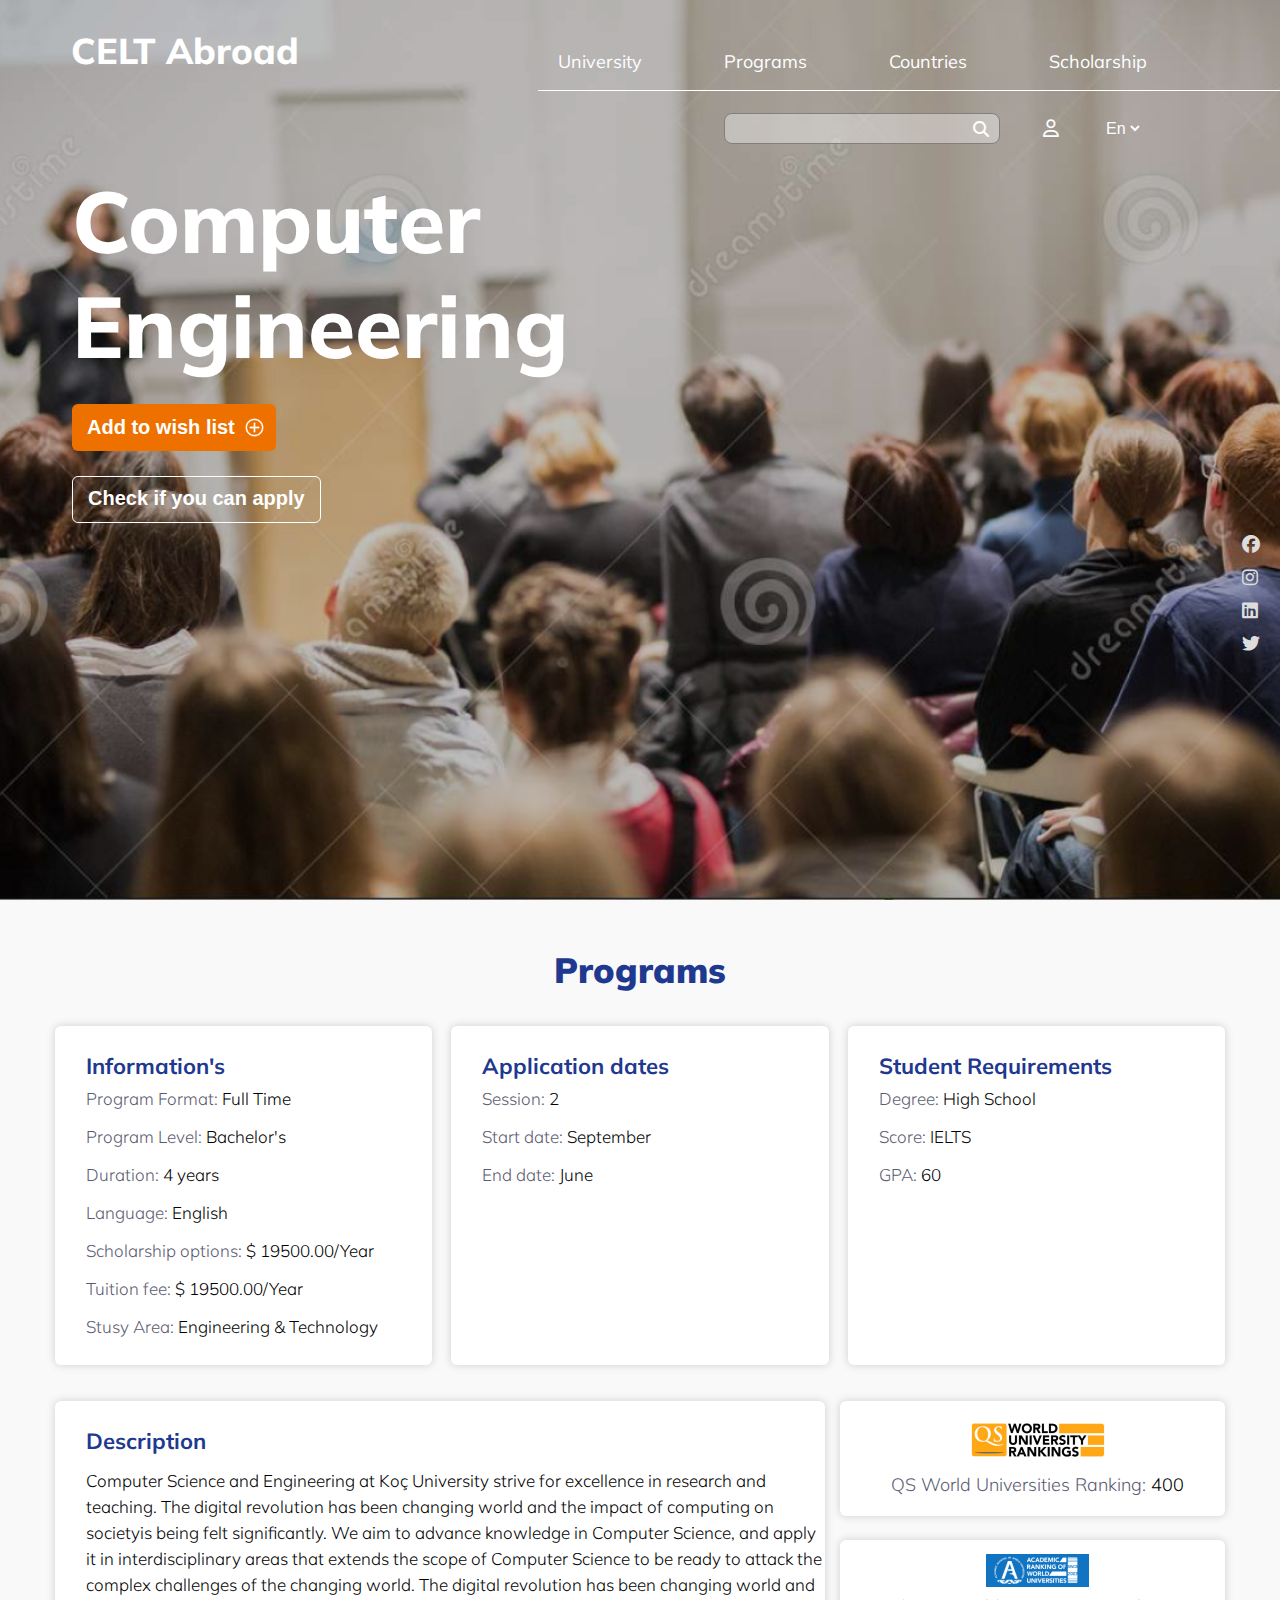
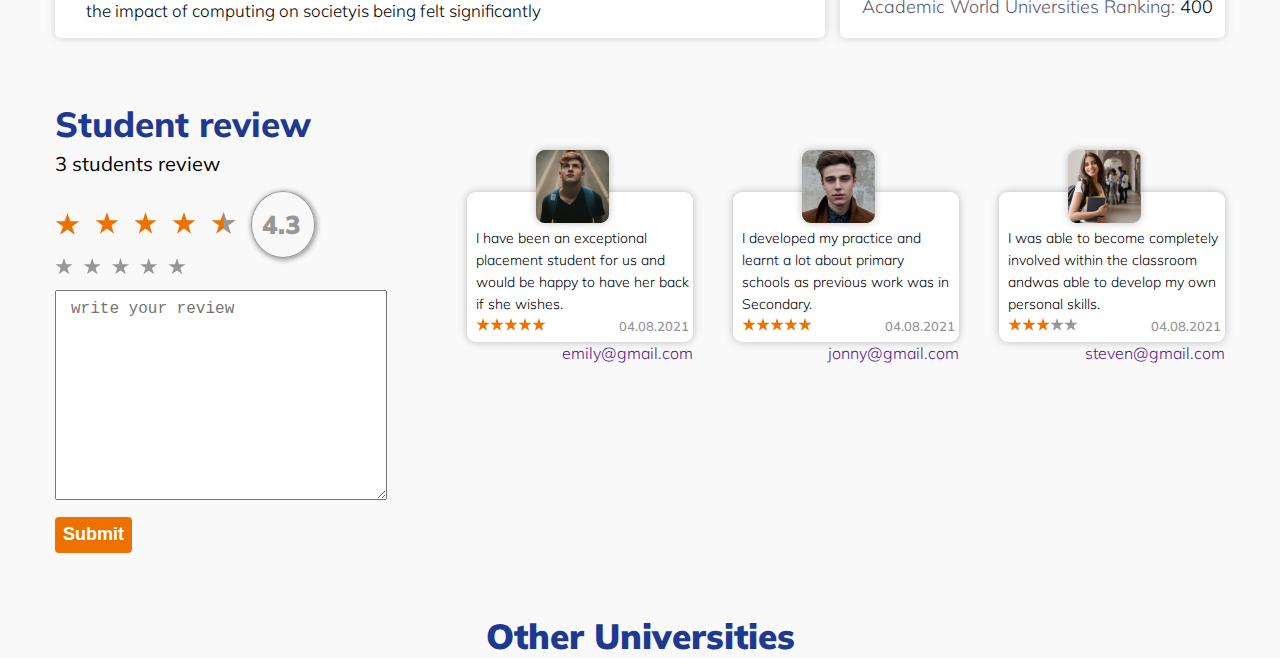
==== ComputerEnginering/index.html @ 70f9fd68 "first commit" ====
<!DOCTYPE html>
<html lang="en">
  <head>
    <meta charset="UTF-8" />
    <meta http-equiv="X-UA-Compatible" content="IE=edge" />
    <meta name="viewport" content="width=device-width, initial-scale=1.0" />
    <link rel="stylesheet" href="header.css" />
    <link rel="stylesheet" href="main.css" />
    <link rel="preconnect" href="https://fonts.googleapis.com" />
    <link rel="preconnect" href="https://fonts.gstatic.com" crossorigin />
    <link
      href="https://fonts.googleapis.com/css2?family=Mulish:ital,wght@0,200;0,300;0,400;0,500;0,600;0,700;0,800;0,900;0,1000;1,200;1,300;1,400;1,500;1,600;1,700;1,800;1,1000&display=swap"
      rel="stylesheet"
    />
    <link
      rel="stylesheet"
      href="https://cdnjs.cloudflare.com/ajax/libs/font-awesome/6.2.0/css/all.min.css"
    />
    <title>Document</title>
  </head>
  <body>
    <header>
      <div class="bg_shadow">
        <div class="nav_container">
          <h2 class="header_logo">CELT Abroad</h2>

          <nav>
            <ul class="nav_list">
              <li>University</li>
              <li>Programs</li>
              <li>Countries</li>
              <li>Scholarship</li>
            </ul>
          </nav>
        </div>

        <div class="header_login">
          <form action="" class="header_form">
            <input type="text" />
            <i class="fas fa-regular fa-magnifying-glass"></i>
          </form>
          <i class="fa-regular fa-user user_icon"></i>
          <select name="" class="header_select">
            <option value="En">En</option>
            <option value="En">Ru</option>
            <option value="En">Az</option>
          </select>
        </div>

        <div class="header_title">
          <h1>Computer Engineering</h1>
          <button class="first_btn">
            Add to wish list
            <svg
              width="19"
              height="19"
              viewBox="0 0 19 19"
              fill="none"
              xmlns="http://www.w3.org/2000/svg"
            >
              <path
                d="M0.760889 9.50019C0.760889 14.3268 4.67336 18.2393 9.49995 18.2393C14.3265 18.2393 18.239 14.3268 18.239 9.50019C18.239 4.6736 14.3265 0.761133 9.49995 0.761133C4.67336 0.761133 0.760889 4.6736 0.760889 9.50019ZM1.99526 9.50019C1.99526 5.37835 5.37811 1.99551 9.49995 1.99551C13.6218 1.99551 17.0046 5.37835 17.0046 9.50019C17.0046 13.622 13.6218 17.0049 9.49995 17.0049C5.37811 17.0049 1.99526 13.622 1.99526 9.50019Z"
                fill="white"
                stroke="white"
                stroke-width="0.3"
              />
              <path
                d="M4.93579 8.84707H4.78579V8.99707V10.0033V10.1533H4.93579H14.0639H14.2139V10.0033V8.99707V8.84707H14.0639H4.93579Z"
                fill="white"
                stroke="white"
                stroke-width="0.3"
              />
              <path
                d="M8.99683 4.78604H8.84683V4.93604V14.0642V14.2142H8.99683H10.0031H10.1531V14.0642V4.93604V4.78604H10.0031H8.99683Z"
                fill="white"
                stroke="white"
                stroke-width="0.3"
              />
            </svg>
          </button>
          <div class="second_btn">
            <button>Check if you can apply</button>
          </div>
        </div>

        <ul class="header_social_icons">
          <li>
            <a href=""><i class="fa-brands fa-facebook"></i></a>
          </li>
          <li>
            <a href=""><i class="fa-brands fa-instagram"></i></a>
          </li>
          <li>
            <a href=""><i class="fa-brands fa-linkedin"></i></a>
          </li>
          <li>
            <a href=""><i class="fa-brands fa-twitter"></i></a>
          </li>
        </ul>
      </div>
    </header>

    <!-- -------------------------------------Content-------------------------------------------------- -->
    <main>
      <section>
        <h2 class="first_section_header">Programs</h2>
        <div class="first_section">
          <div class="grids">
            <div class="grid_card">
              <h3>Information's</h3>
              <h4><span>Program Format:</span> Full Time</h4>
              <h4><span>Program Level:</span> Bachelor's</h4>
              <h4><span>Duration:</span> 4 years</h4>
              <h4><span>Language:</span> English</h4>
              <h4><span>Scholarship options: </span>$ 19500.00/Year</h4>
              <h4><span>Tuition fee:</span> $ 19500.00/Year</h4>
              <h4><span>Stusy Area:</span> Engineering & Technology</h4>
            </div>
            <div class="grid_card">
              <h3>Application dates</h3>
              <h4><span>Session:</span> 2</h4>
              <h4><span>Start date:</span> September</h4>
              <h4><span>End date:</span> June</h4>
            </div>
            <div class="grid_card">
              <h3>Student Requirements</h3>
              <h4><span>Degree:</span> High School</h4>
              <h4><span>Score:</span> IELTS</h4>
              <h4><span> GPA:</span> 60</h4>
            </div>
          </div>
          <div class="second_grid">
            <div class="second_grid_cards">
              <h3>Description</h3>
              <p>
                Computer Science and Engineering at Koç University strive for
                excellence in research and teaching. The digital revolution has
                been changing world and the impact of computing on societyis
                being felt significantly. We aim to advance knowledge in
                Computer Science, and apply it in interdisciplinary areas that
                extends the scope of Computer Science to be ready to attack the
                complex challenges of the changing world. The digital revolution
                has been changing world and the impact of computing on societyis
                being felt significantly
              </p>
            </div>
            <div>
              <div class="grid_child_grid1">
                <img src="./images/image 31.png" alt="" />
                <h4><span>QS World Universities Ranking:</span> 400</h4>
              </div>
              <div class="grid_child_grid2">
                <img src="./images/image 33.png" alt="" />
                <h4><span>Academic World Universities Ranking:</span> 400</h4>
              </div>
            </div>
          </div>

          <!-- ==============STUDENT REVIEW======================= -->
          <div class="section_student_review">
            <div class="student_review">
              <h3>Student review</h3>
              <h4>3 students review</h4>
              <div class="yellow_stars">
                <svg
                  width="181"
                  height="25"
                  viewBox="0 0 181 25"
                  fill="none"
                  xmlns="http://www.w3.org/2000/svg"
                >
                  <path
                    d="M12.5 1L15.3064 9.2918H24.3882L17.0409 14.4164L19.8473 22.7082L12.5 17.5836L5.15268 22.7082L7.95911 14.4164L0.611794 9.2918H9.69357L12.5 1Z"
                    fill="#EE7100"
                  />
                  <path
                    d="M52 0L54.6942 8.2918H63.4127L56.3593 13.4164L59.0534 21.7082L52 16.5836L44.9466 21.7082L47.6407 13.4164L40.5873 8.2918H49.3058L52 0Z"
                    fill="#EE7100"
                  />
                  <path
                    d="M90.5 0L93.0819 8.2918H101.437L94.6776 13.4164L97.2595 21.7082L90.5 16.5836L83.7405 21.7082L86.3224 13.4164L79.5628 8.2918H87.9181L90.5 0Z"
                    fill="#EE7100"
                  />
                  <path
                    d="M129 0L131.694 8.2918H140.413L133.359 13.4164L136.053 21.7082L129 16.5836L121.947 21.7082L124.641 13.4164L117.587 8.2918H126.306L129 0Z"
                    fill="#EE7100"
                  />
                  <path
                    d="M168.5 0L171.306 8.2918H180.388L173.041 13.4164L175.847 21.7082L168.5 16.5836L161.153 21.7082L163.959 13.4164L156.612 8.2918H165.694L168.5 0Z"
                    fill="#EE7100"
                  />
                  <path
                    d="M171.306 8.2918L168.5 0V16.5836L175.847 21.7082L173.041 13.4164L180.388 8.2918H171.306Z"
                    fill="#979797"
                  />
                </svg>
                <div class="review_range">
                  <span> 4.3 </span>
                </div>
              </div>
              <form action="">
                <svg
                  width="131"
                  height="18"
                  viewBox="0 0 131 18"
                  fill="none"
                  xmlns="http://www.w3.org/2000/svg"
                >
                  <path
                    d="M8.9902 0.0195312L11.0086 6.23161H17.5404L12.2561 10.0709L14.2745 16.283L8.9902 12.4437L3.70589 16.283L5.72432 10.0709L0.440012 6.23161H6.97177L8.9902 0.0195312Z"
                    fill="#979797"
                  />
                  <path
                    d="M37.2451 0.0195312L39.2635 6.23161H45.7953L40.511 10.0709L42.5294 16.283L37.2451 12.4437L31.9608 16.283L33.9792 10.0709L28.6949 6.23161H35.2267L37.2451 0.0195312Z"
                    fill="#979797"
                  />
                  <path
                    d="M65.5 0.0195312L67.5184 6.23161H74.0502L68.7658 10.0709L70.7843 16.283L65.5 12.4437L60.2157 16.283L62.2341 10.0709L56.9498 6.23161H63.4815L65.5 0.0195312Z"
                    fill="#979797"
                  />
                  <path
                    d="M93.7551 0.0195312L95.7735 6.23161H102.305L97.021 10.0709L99.0394 16.283L93.7551 12.4437L88.4708 16.283L90.4892 10.0709L85.2049 6.23161H91.7367L93.7551 0.0195312Z"
                    fill="#979797"
                  />
                  <path
                    d="M122.01 0.0195312L124.028 6.23161H130.56L125.276 10.0709L127.294 16.283L122.01 12.4437L116.725 16.283L118.744 10.0709L113.46 6.23161H119.991L122.01 0.0195312Z"
                    fill="#979797"
                  />
                </svg>
                <textarea
                  name=""
                  id=""
                  cols="30"
                  rows="10"
                  placeholder="write your review "
                  class="comment"
                ></textarea>
                <button class="student_review_btn">Submit</button>
              </form>
            </div>

            <div class="main_student_review_cards">
              <div class="forEmailAddress">
              <div class="student_review_cards">
                <img src="./images/Rectangle 321.png" class="card_first" alt="">
                <p>I have  been an exceptional placement student for us and would be happy to have her 
                  back if she wishes.</p>
                <div class="card_student_reviev_list">
                  <ul>
                    <li><svg width="14" height="13" viewBox="0 0 14 13" fill="none" xmlns="http://www.w3.org/2000/svg">
                      <path d="M7 0L8.5716 4.83688H13.6574L9.5429 7.82624L11.1145 12.6631L7 9.67376L2.8855 12.6631L4.4571 7.82624L0.342604 4.83688H5.4284L7 0Z" fill="#EE7100"/>
                      </svg></li>
                    <li><svg width="14" height="13" viewBox="0 0 14 13" fill="none" xmlns="http://www.w3.org/2000/svg">
                      <path d="M7 0L8.5716 4.83688H13.6574L9.5429 7.82624L11.1145 12.6631L7 9.67376L2.8855 12.6631L4.4571 7.82624L0.342604 4.83688H5.4284L7 0Z" fill="#EE7100"/>
                      </svg></li>
                    <li><svg width="14" height="13" viewBox="0 0 14 13" fill="none" xmlns="http://www.w3.org/2000/svg">
                      <path d="M7 0L8.5716 4.83688H13.6574L9.5429 7.82624L11.1145 12.6631L7 9.67376L2.8855 12.6631L4.4571 7.82624L0.342604 4.83688H5.4284L7 0Z" fill="#EE7100"/>
                      </svg></li>
                    <li><svg width="14" height="13" viewBox="0 0 14 13" fill="none" xmlns="http://www.w3.org/2000/svg">
                      <path d="M7 0L8.5716 4.83688H13.6574L9.5429 7.82624L11.1145 12.6631L7 9.67376L2.8855 12.6631L4.4571 7.82624L0.342604 4.83688H5.4284L7 0Z" fill="#EE7100"/>
                      </svg></li>
                    <li><svg width="14" height="13" viewBox="0 0 14 13" fill="none" xmlns="http://www.w3.org/2000/svg">
                      <path d="M7 0L8.5716 4.83688H13.6574L9.5429 7.82624L11.1145 12.6631L7 9.67376L2.8855 12.6631L4.4571 7.82624L0.342604 4.83688H5.4284L7 0Z" fill="#EE7100"/>
                      </svg></li>
                  </ul>
                  <h4>04.08.2021</h4>
                </div>
              </div>
              <a href="">emily@gmail.com</a>
            </div>

            <div class="forEmailAddress">
              <div class="student_review_cards">
                <img src="./images/Rectangle 323.png" class="card_first" alt="">
                <p>I developed my practice and learnt a lot about primary
                  schools as previous work
                  was in Secondary.</p>
                <div class="card_student_reviev_list">
                  <ul>
                    <li><svg width="14" height="13" viewBox="0 0 14 13" fill="none" xmlns="http://www.w3.org/2000/svg">
                      <path d="M7 0L8.5716 4.83688H13.6574L9.5429 7.82624L11.1145 12.6631L7 9.67376L2.8855 12.6631L4.4571 7.82624L0.342604 4.83688H5.4284L7 0Z" fill="#EE7100"/>
                      </svg></li>
                    <li><svg width="14" height="13" viewBox="0 0 14 13" fill="none" xmlns="http://www.w3.org/2000/svg">
                      <path d="M7 0L8.5716 4.83688H13.6574L9.5429 7.82624L11.1145 12.6631L7 9.67376L2.8855 12.6631L4.4571 7.82624L0.342604 4.83688H5.4284L7 0Z" fill="#EE7100"/>
                      </svg></li>
                    <li><svg width="14" height="13" viewBox="0 0 14 13" fill="none" xmlns="http://www.w3.org/2000/svg">
                      <path d="M7 0L8.5716 4.83688H13.6574L9.5429 7.82624L11.1145 12.6631L7 9.67376L2.8855 12.6631L4.4571 7.82624L0.342604 4.83688H5.4284L7 0Z" fill="#EE7100"/>
                      </svg></li>
                    <li><svg width="14" height="13" viewBox="0 0 14 13" fill="none" xmlns="http://www.w3.org/2000/svg">
                      <path d="M7 0L8.5716 4.83688H13.6574L9.5429 7.82624L11.1145 12.6631L7 9.67376L2.8855 12.6631L4.4571 7.82624L0.342604 4.83688H5.4284L7 0Z" fill="#EE7100"/>
                      </svg></li>
                    <li><svg width="14" height="13" viewBox="0 0 14 13" fill="none" xmlns="http://www.w3.org/2000/svg">
                      <path d="M7 0L8.5716 4.83688H13.6574L9.5429 7.82624L11.1145 12.6631L7 9.67376L2.8855 12.6631L4.4571 7.82624L0.342604 4.83688H5.4284L7 0Z" fill="#EE7100"/>
                      </svg></li>
                  </ul>
                  <h4>04.08.2021</h4>
                </div>
              </div>
              <a href="">jonny@gmail.com</a>
            </div>

            <div class="forEmailAddress">
              <div class="student_review_cards">
                <img src="./images/Rectangle 328.png" class="card_first"  alt="">
                <p>I was able to become completely
                  involved within the classroom andwas able to develop my own
                  personal skills.</p>
                <div class="card_student_reviev_list">
                  <ul>
                    <li><svg width="14" height="13" viewBox="0 0 14 13" fill="none" xmlns="http://www.w3.org/2000/svg">
                      <path d="M7 0L8.5716 4.83688H13.6574L9.5429 7.82624L11.1145 12.6631L7 9.67376L2.8855 12.6631L4.4571 7.82624L0.342604 4.83688H5.4284L7 0Z" fill="#EE7100"/>
                      </svg></li>
                    <li><svg width="14" height="13" viewBox="0 0 14 13" fill="none" xmlns="http://www.w3.org/2000/svg">
                      <path d="M7 0L8.5716 4.83688H13.6574L9.5429 7.82624L11.1145 12.6631L7 9.67376L2.8855 12.6631L4.4571 7.82624L0.342604 4.83688H5.4284L7 0Z" fill="#EE7100"/>
                      </svg></li>
                    <li><svg width="14" height="13" viewBox="0 0 14 13" fill="none" xmlns="http://www.w3.org/2000/svg">
                      <path d="M7 0L8.5716 4.83688H13.6574L9.5429 7.82624L11.1145 12.6631L7 9.67376L2.8855 12.6631L4.4571 7.82624L0.342604 4.83688H5.4284L7 0Z" fill="#EE7100"/>
                      </svg></li>
                    <li><svg width="14" height="13" viewBox="0 0 14 13" fill="none" xmlns="http://www.w3.org/2000/svg">
                      <path d="M7 0L8.5716 4.83688H13.6574L9.5429 7.82624L11.1145 12.6631L7 9.67376L2.8855 12.6631L4.4571 7.82624L0.342604 4.83688H5.4284L7 0Z" fill="#979797"/>
                      </svg></li>
                    <li><svg width="14" height="13" viewBox="0 0 14 13" fill="none" xmlns="http://www.w3.org/2000/svg">
                      <path d="M7 0L8.5716 4.83688H13.6574L9.5429 7.82624L11.1145 12.6631L7 9.67376L2.8855 12.6631L4.4571 7.82624L0.342604 4.83688H5.4284L7 0Z" fill="#979797"/>
                      </svg></li>
                  </ul>
                  <h4>04.08.2021</h4>
                </div>
              </div>
              <a href="">steven@gmail.com</a>
            </div>
            </div>
          </div>
          
             <h2 class="all_univercities">Other Universities</h2>
             <div class="">
              <div class="">
                
              </div>
              <div class=""></div>
              <div class=""></div>
              <div class=""></div>
             </div>
        </div>
      </section>
    </main>
  </body>
</html>
---- ComputerEnginering/header.css ----
* {
    margin: 0;
    padding: 0;
    box-sizing: border-box;
}

html {
    font-size: 10px;
}

:root {
    --white: #FFFF;
    --grey: grey;
    --grey1:#DDDDDD;
    --orange: #EE7100;
    --blue:#1E398F;
    --grey2:#F9F9F9;
    --grey3:#5B5B71;
    --grey4:#979797;
}

body {
    font-family: 'Mulish', sans-serif;
    background-color: var(--grey2);

}

header {
    background: url('./images/image\ 30.png');
    background-repeat: no-repeat;
    background-position: center;
    background-size: cover;
    width: 100%;
    height: 100vh;
}

.bg_shadow {
    background-color: rgba(0, 0, 0, 0.25);
    height: 100vh;
    width: 100%;
}



.nav_list {
    display: flex;
    list-style: none;
    gap: 82px;
    font-weight: 400;
    font-size: 1.8rem;
    line-height: 23px;
    margin-right: 133px;
}

.header_logo {
    font-weight: 800;
    font-size: 3.6rem;
    line-height: 45px;
    color: var(--white);
    margin-left: 71px;
    margin-top: 28px;
}

.nav_container {
    display: flex;
    justify-content: space-between;
    color: var(--white);
}

nav {
    border-bottom: 0.5px solid var(--white);
    padding-left: 20px;
    margin-top: 50px;
    padding-bottom: 17px;
}

.header_login {
    display: flex;
    justify-content: flex-end;
    padding-right: 137px;
    gap: 43px;
    margin-top: 22px;
    align-items: center;
}

.header_form {
    width: 276px;
    height: 31px;
    border: 1px solid var(--grey);
    background: rgba(255, 255, 255, 0.37);
    border-radius: 8px;
    padding-left: 10px;
    display: flex;
    align-items: center;

}

.header_form input {
    width: 90%;
    border: none;
    outline: none;
    background: none;
    font-size: 1.6rem;
    color: var(--white);

}

.header_form i {
    font-size: 1.6rem;
    color: var(--white);
}

.user_icon {
    color: var(--white);
    font-size: 1.8rem;
}

.header_select {
    border: none;
    outline: none;
    background: none;
    color: var(--white);
    font-weight: 400;
    font-size: 1.6rem;
    line-height: 20px;
}

.header_select option {
    background: var(--grey);
}

.header_title {
    margin-top: 25px;
    margin-left: 72px;
    color: var(--white)
}

.header_title h1 {
    font-weight: 800;
    font-size: 8.6rem;
    line-height: 105px;
    width: 45%;
    margin-bottom: 25px;
}

.first_btn {
    color: var(--white);
    background: var(--orange);
    font-weight: 600;
    font-size: 2rem;
    line-height: 25px;
    border: none;
    outline: none;
    cursor: pointer;
    padding: 11px 12px 11px 15px;
    border-radius: 6px;
    display: flex;
    margin-bottom: 25px;
    align-items: center;
    gap: 10px;
}

.second_btn button {
    background: none;
    color: var(--white);
    cursor: pointer;
    outline: none;
    border-radius: 6px;
    border: 1px solid var(--white);
    font-weight: 600;
    font-size: 2rem;
    line-height: 25px;
    padding: 9px 15px 11px 15px;
}

.header_social_icons{
   font-size: 1.8rem; 
   width: 3%;
   margin-left: auto;
   list-style: none;
}
 
.header_social_icons li{
    margin-top: 10px;
}
.header_social_icons li a{
    color:var(--grey1);
}
---- ComputerEnginering/main.css ----
.first_section_header {
    text-align: center;
    font-weight: 900;
    font-size: 3.5rem;
    line-height: 44px;
    color: var(--blue);
    margin-top: 48px;
}

.first_section {
    max-width: 1170px;
    margin-left: auto;
    margin-right: auto;
    margin-top: 34px;
}

.grids {
    max-width: 1170px;
    display: grid;
    grid-template-columns: repeat(auto-fill, minmax(377px, 1fr));
    gap: 19px;
    height: 339px;
}

.grid_card {
    min-width: 377px;
    background-color: var(--white);
    box-shadow: 0px 0px 9px rgba(69, 69, 69, 0.23);
    border-radius: 6px;
    padding-left: 31px;
    padding-top: 29px;
}

.grid_card h3 {
    font-weight: 700;
    font-size: 2.2rem;
    line-height: 22px;
    color: var(--blue);
    margin-bottom: 11px;
}

.grid_card h4 {
    font-weight: 300;
    font-size: 1.7rem;
    line-height: 21px;
    margin-bottom: 17px;
}

.grid_card h4 span {
    color: var(--grey3)
}

.second_grid {
    max-width: 1170px;
    display: grid;
    grid-template-columns: 8fr 4fr;
    gap: 15px;
    margin-top: 36px;
}

.second_grid_cards {
    background: var(--white);
    box-shadow: 0px 0px 9px rgba(69, 69, 69, 0.23);
    border-radius: 6px;
    padding-left: 31px;
    padding-top: 29px;
}

.second_grid_cards h3 {
    font-weight: 700;
    font-size: 2.2rem;
    line-height: 22px;
    color: var(--blue);
    margin-bottom: 16px;
}

.second_grid_cards p {
    font-weight: 300;
    font-size: 1.7rem;
    line-height: 26px;
}



.grid_child_grid1 {
    background: var(--white);
    box-shadow: 0px 0px 9px rgba(69, 69, 69, 0.23);
    border-radius: 6px;
    margin-bottom: 24px;
    text-align: center;
    padding-top: 14px;
    padding-left: 10px;
    padding-bottom: 20px;


}

.grid_child_grid2 {
    background: var(--white);
    box-shadow: 0px 0px 9px rgba(69, 69, 69, 0.23);
    border-radius: 6px;
    text-align: center;
    padding-top: 14px;
    padding-left: 10px;
    padding-bottom: 20px;

}

.grid_child_grid1 h4 {
    font-weight: 300;
    font-size: 1.8rem;
    line-height: 22px;
    margin-top: 6px;

}

.grid_child_grid1 h4 span {
    color: var(--grey3)
}

.grid_child_grid2 h4 {
    font-weight: 300;
    font-size: 1.8rem;
    line-height: 22px;
    margin-top: 6px;

}

.grid_child_grid2 h4 span {
    color: var(--grey3)
}


.section_student_review {
    margin-top: 64px;
    position: relative;
}

.student_review h3 {
    font-weight: 800;
    font-size: 3.5rem;
    line-height: 44px;
    color: var(--blue);
    margin-bottom: 5px;
}

.student_review h4 {
    font-weight: 400;
    font-size: 2rem;
    line-height: 25px;
    margin-bottom: 15px;
}

.yellow_stars {
    display: flex;
    align-items: center;
    gap: 15px;
}

.review_range {
    font-weight: 900;
    font-size: 26px;
    line-height: 33px;
    border-radius: 50%;
    border: 0.2px solid var(--grey4);
    box-shadow: 1px 1px 5px 1px var(--grey4);
    padding: 16px 13px 16px 10px;
}

.review_range span {
    color: var(--grey4);
}

.comment {
    display: block;
    margin-top: 11px;
    margin-bottom: 17px;
    padding-top: 8px;
    padding-left: 15px;
    font-weight: 300;
    font-size: 1.6rem;
    line-height: 20px;
}

.student_review_btn {
    font-weight: 700;
    font-size: 1.8rem;
    line-height: 23px;
    color: var(--white);
    background-color: var(--orange);
    border: none;
    outline: none;
    cursor: pointer;
    padding: 6px 8px 7px 8px;
    border-radius: 4px;
}

.student_review_cards {
    background: var(--white);
    box-shadow: 0px 0px 9px rgba(0, 0, 0, 0.25);
    border-radius: 9px;
    min-width: 226px;
    position: relative;
    height: 150px;
    padding: 35px 4px 1px 9px;
}

.main_student_review_cards {
    max-width: 758px;
    display: grid;
    grid-template-columns: repeat(auto-fill, minmax(226px, 1fr));
    gap: 40px;
    position: absolute;
    left: 412px;
    top: 90px;
}

.card_first {
    position: absolute;
    bottom: 110px;
    left: 60px;
}

.student_review_cards p {
    font-weight: 300;
    font-size: 1.4rem;
    line-height: 22px;
}

.card_student_reviev_list ul {
    list-style: none;
    display: flex;

}

.card_student_reviev_list {
    display: flex;
    align-items: center;
    justify-content: space-between;

}

.card_student_reviev_list h4 {
    font-weight: 600;
    font-size: 1.3rem;
    line-height: 22px;
    color: var(--grey4)
}

.forEmailAddress a {
    text-decoration: none;
    font-weight: 300;
    font-size: 1.6rem;
    line-height: 22px;
    display: inline-block;
    text-align: end;
    width: 100%;

}

.all_univercities {
    font-weight: 900;
    font-size: 3.5rem;
    line-height: 44px;
    color:var(--blue);
    text-align: center;
    margin-top: 61px;
}
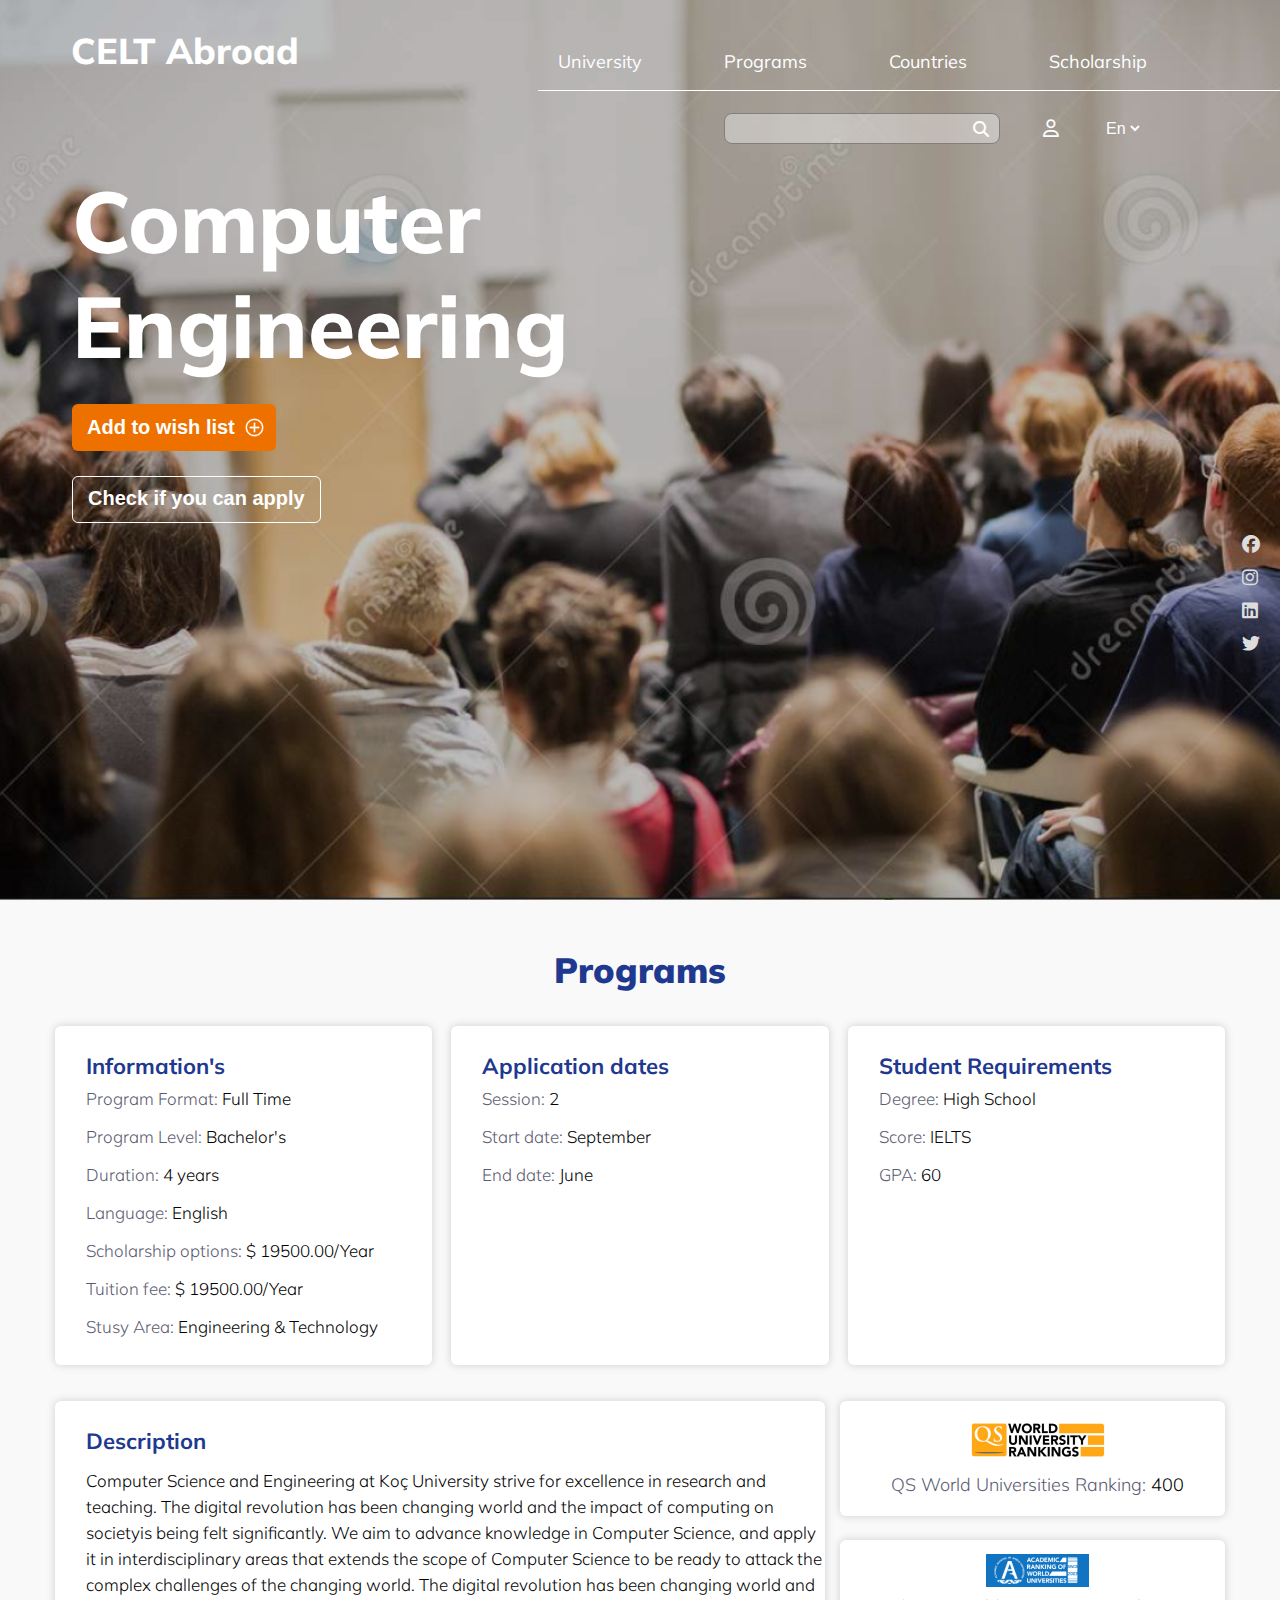
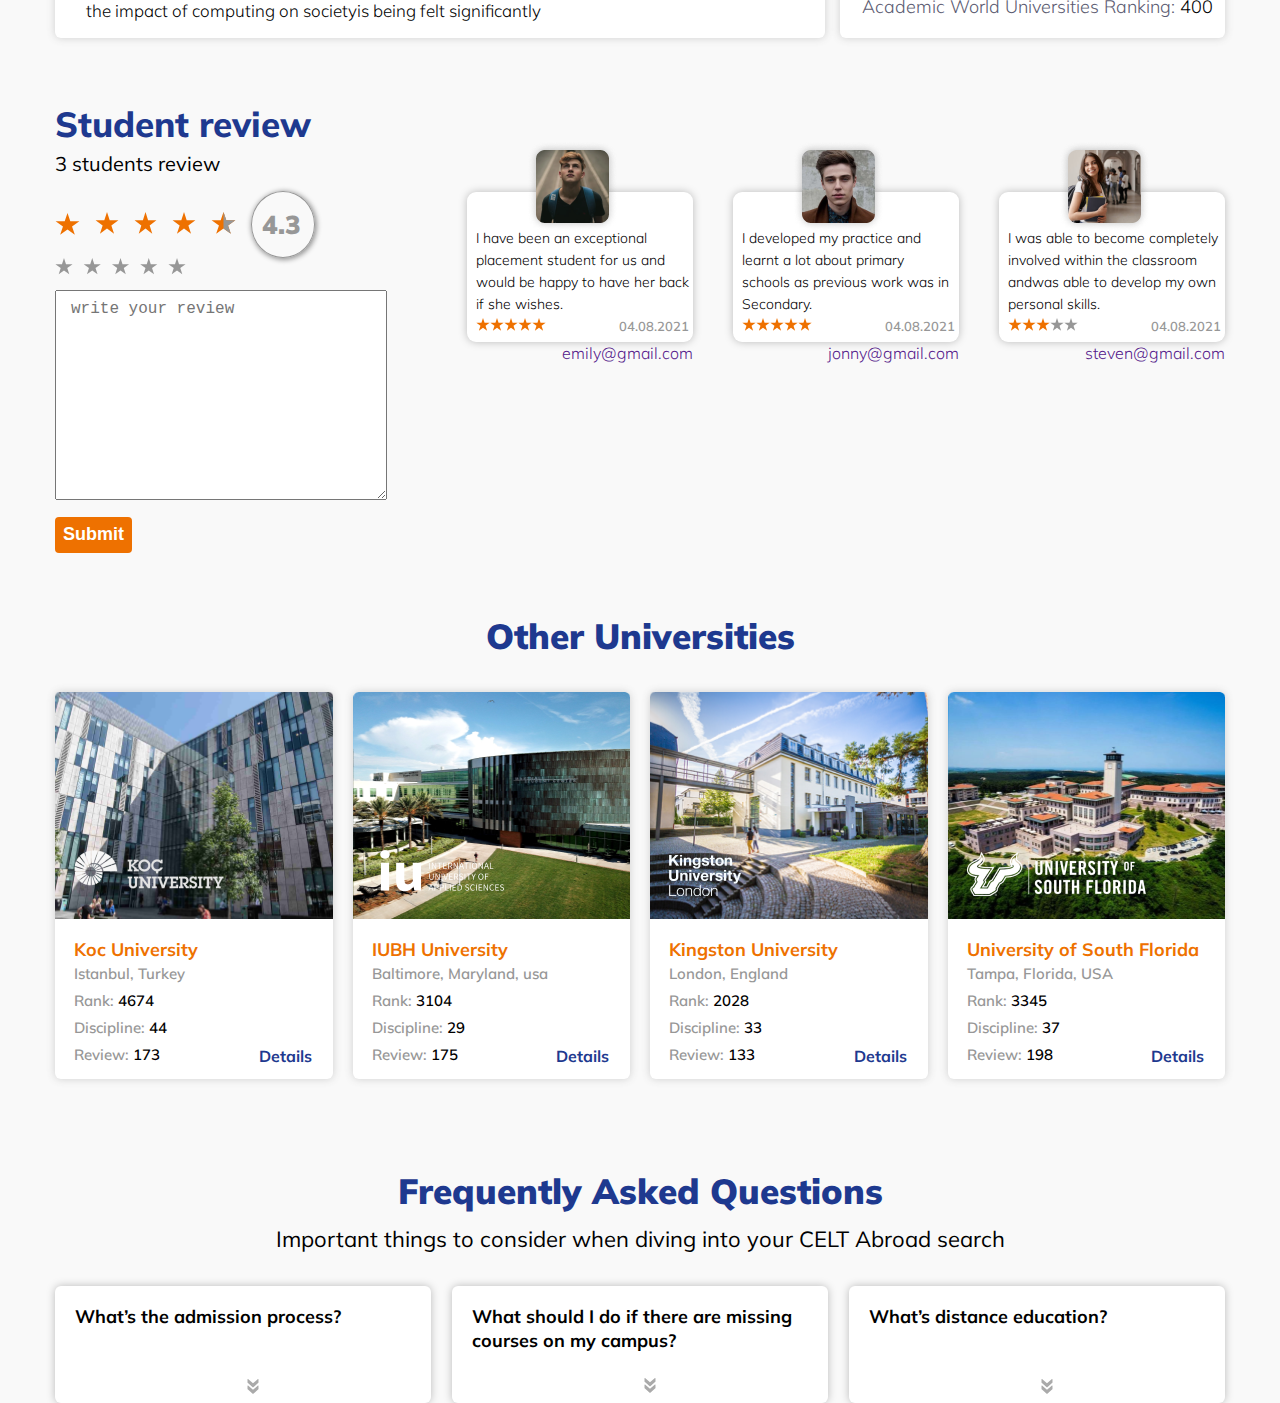
==== commit 1a8b4057: "second commit" ====
--- a/ComputerEnginering/index.html
+++ b/ComputerEnginering/index.html
@@ -103,8 +103,9 @@
     <!-- -------------------------------------Content-------------------------------------------------- -->
     <main>
       <section>
-        <h2 class="first_section_header">Programs</h2>
+        
         <div class="first_section">
+          <h2 class="first_section_header">Programs</h2>
           <div class="grids">
             <div class="grid_card">
               <h3>Information's</h3>
@@ -241,105 +242,387 @@
 
             <div class="main_student_review_cards">
               <div class="forEmailAddress">
-              <div class="student_review_cards">
-                <img src="./images/Rectangle 321.png" class="card_first" alt="">
-                <p>I have  been an exceptional placement student for us and would be happy to have her 
-                  back if she wishes.</p>
-                <div class="card_student_reviev_list">
-                  <ul>
-                    <li><svg width="14" height="13" viewBox="0 0 14 13" fill="none" xmlns="http://www.w3.org/2000/svg">
-                      <path d="M7 0L8.5716 4.83688H13.6574L9.5429 7.82624L11.1145 12.6631L7 9.67376L2.8855 12.6631L4.4571 7.82624L0.342604 4.83688H5.4284L7 0Z" fill="#EE7100"/>
-                      </svg></li>
-                    <li><svg width="14" height="13" viewBox="0 0 14 13" fill="none" xmlns="http://www.w3.org/2000/svg">
-                      <path d="M7 0L8.5716 4.83688H13.6574L9.5429 7.82624L11.1145 12.6631L7 9.67376L2.8855 12.6631L4.4571 7.82624L0.342604 4.83688H5.4284L7 0Z" fill="#EE7100"/>
-                      </svg></li>
-                    <li><svg width="14" height="13" viewBox="0 0 14 13" fill="none" xmlns="http://www.w3.org/2000/svg">
-                      <path d="M7 0L8.5716 4.83688H13.6574L9.5429 7.82624L11.1145 12.6631L7 9.67376L2.8855 12.6631L4.4571 7.82624L0.342604 4.83688H5.4284L7 0Z" fill="#EE7100"/>
-                      </svg></li>
-                    <li><svg width="14" height="13" viewBox="0 0 14 13" fill="none" xmlns="http://www.w3.org/2000/svg">
-                      <path d="M7 0L8.5716 4.83688H13.6574L9.5429 7.82624L11.1145 12.6631L7 9.67376L2.8855 12.6631L4.4571 7.82624L0.342604 4.83688H5.4284L7 0Z" fill="#EE7100"/>
-                      </svg></li>
-                    <li><svg width="14" height="13" viewBox="0 0 14 13" fill="none" xmlns="http://www.w3.org/2000/svg">
-                      <path d="M7 0L8.5716 4.83688H13.6574L9.5429 7.82624L11.1145 12.6631L7 9.67376L2.8855 12.6631L4.4571 7.82624L0.342604 4.83688H5.4284L7 0Z" fill="#EE7100"/>
-                      </svg></li>
-                  </ul>
-                  <h4>04.08.2021</h4>
+                <div class="student_review_cards">
+                  <img
+                    src="./images/Rectangle 321.png"
+                    class="card_first"
+                    alt=""
+                  />
+                  <p>
+                    I have been an exceptional placement student for us and
+                    would be happy to have her back if she wishes.
+                  </p>
+                  <div class="card_student_reviev_list">
+                    <ul>
+                      <li>
+                        <svg
+                          width="14"
+                          height="13"
+                          viewBox="0 0 14 13"
+                          fill="none"
+                          xmlns="http://www.w3.org/2000/svg"
+                        >
+                          <path
+                            d="M7 0L8.5716 4.83688H13.6574L9.5429 7.82624L11.1145 12.6631L7 9.67376L2.8855 12.6631L4.4571 7.82624L0.342604 4.83688H5.4284L7 0Z"
+                            fill="#EE7100"
+                          />
+                        </svg>
+                      </li>
+                      <li>
+                        <svg
+                          width="14"
+                          height="13"
+                          viewBox="0 0 14 13"
+                          fill="none"
+                          xmlns="http://www.w3.org/2000/svg"
+                        >
+                          <path
+                            d="M7 0L8.5716 4.83688H13.6574L9.5429 7.82624L11.1145 12.6631L7 9.67376L2.8855 12.6631L4.4571 7.82624L0.342604 4.83688H5.4284L7 0Z"
+                            fill="#EE7100"
+                          />
+                        </svg>
+                      </li>
+                      <li>
+                        <svg
+                          width="14"
+                          height="13"
+                          viewBox="0 0 14 13"
+                          fill="none"
+                          xmlns="http://www.w3.org/2000/svg"
+                        >
+                          <path
+                            d="M7 0L8.5716 4.83688H13.6574L9.5429 7.82624L11.1145 12.6631L7 9.67376L2.8855 12.6631L4.4571 7.82624L0.342604 4.83688H5.4284L7 0Z"
+                            fill="#EE7100"
+                          />
+                        </svg>
+                      </li>
+                      <li>
+                        <svg
+                          width="14"
+                          height="13"
+                          viewBox="0 0 14 13"
+                          fill="none"
+                          xmlns="http://www.w3.org/2000/svg"
+                        >
+                          <path
+                            d="M7 0L8.5716 4.83688H13.6574L9.5429 7.82624L11.1145 12.6631L7 9.67376L2.8855 12.6631L4.4571 7.82624L0.342604 4.83688H5.4284L7 0Z"
+                            fill="#EE7100"
+                          />
+                        </svg>
+                      </li>
+                      <li>
+                        <svg
+                          width="14"
+                          height="13"
+                          viewBox="0 0 14 13"
+                          fill="none"
+                          xmlns="http://www.w3.org/2000/svg"
+                        >
+                          <path
+                            d="M7 0L8.5716 4.83688H13.6574L9.5429 7.82624L11.1145 12.6631L7 9.67376L2.8855 12.6631L4.4571 7.82624L0.342604 4.83688H5.4284L7 0Z"
+                            fill="#EE7100"
+                          />
+                        </svg>
+                      </li>
+                    </ul>
+                    <h4>04.08.2021</h4>
+                  </div>
                 </div>
-              </div>
-              <a href="">emily@gmail.com</a>
-            </div>
-
-            <div class="forEmailAddress">
-              <div class="student_review_cards">
-                <img src="./images/Rectangle 323.png" class="card_first" alt="">
-                <p>I developed my practice and learnt a lot about primary
-                  schools as previous work
-                  was in Secondary.</p>
-                <div class="card_student_reviev_list">
-                  <ul>
-                    <li><svg width="14" height="13" viewBox="0 0 14 13" fill="none" xmlns="http://www.w3.org/2000/svg">
-                      <path d="M7 0L8.5716 4.83688H13.6574L9.5429 7.82624L11.1145 12.6631L7 9.67376L2.8855 12.6631L4.4571 7.82624L0.342604 4.83688H5.4284L7 0Z" fill="#EE7100"/>
-                      </svg></li>
-                    <li><svg width="14" height="13" viewBox="0 0 14 13" fill="none" xmlns="http://www.w3.org/2000/svg">
-                      <path d="M7 0L8.5716 4.83688H13.6574L9.5429 7.82624L11.1145 12.6631L7 9.67376L2.8855 12.6631L4.4571 7.82624L0.342604 4.83688H5.4284L7 0Z" fill="#EE7100"/>
-                      </svg></li>
-                    <li><svg width="14" height="13" viewBox="0 0 14 13" fill="none" xmlns="http://www.w3.org/2000/svg">
-                      <path d="M7 0L8.5716 4.83688H13.6574L9.5429 7.82624L11.1145 12.6631L7 9.67376L2.8855 12.6631L4.4571 7.82624L0.342604 4.83688H5.4284L7 0Z" fill="#EE7100"/>
-                      </svg></li>
-                    <li><svg width="14" height="13" viewBox="0 0 14 13" fill="none" xmlns="http://www.w3.org/2000/svg">
-                      <path d="M7 0L8.5716 4.83688H13.6574L9.5429 7.82624L11.1145 12.6631L7 9.67376L2.8855 12.6631L4.4571 7.82624L0.342604 4.83688H5.4284L7 0Z" fill="#EE7100"/>
-                      </svg></li>
-                    <li><svg width="14" height="13" viewBox="0 0 14 13" fill="none" xmlns="http://www.w3.org/2000/svg">
-                      <path d="M7 0L8.5716 4.83688H13.6574L9.5429 7.82624L11.1145 12.6631L7 9.67376L2.8855 12.6631L4.4571 7.82624L0.342604 4.83688H5.4284L7 0Z" fill="#EE7100"/>
-                      </svg></li>
-                  </ul>
-                  <h4>04.08.2021</h4>
+                <a href="">emily@gmail.com</a>
+              </div>
+
+              <div class="forEmailAddress">
+                <div class="student_review_cards">
+                  <img
+                    src="./images/Rectangle 323.png"
+                    class="card_first"
+                    alt=""
+                  />
+                  <p>
+                    I developed my practice and learnt a lot about primary
+                    schools as previous work was in Secondary.
+                  </p>
+                  <div class="card_student_reviev_list">
+                    <ul>
+                      <li>
+                        <svg
+                          width="14"
+                          height="13"
+                          viewBox="0 0 14 13"
+                          fill="none"
+                          xmlns="http://www.w3.org/2000/svg"
+                        >
+                          <path
+                            d="M7 0L8.5716 4.83688H13.6574L9.5429 7.82624L11.1145 12.6631L7 9.67376L2.8855 12.6631L4.4571 7.82624L0.342604 4.83688H5.4284L7 0Z"
+                            fill="#EE7100"
+                          />
+                        </svg>
+                      </li>
+                      <li>
+                        <svg
+                          width="14"
+                          height="13"
+                          viewBox="0 0 14 13"
+                          fill="none"
+                          xmlns="http://www.w3.org/2000/svg"
+                        >
+                          <path
+                            d="M7 0L8.5716 4.83688H13.6574L9.5429 7.82624L11.1145 12.6631L7 9.67376L2.8855 12.6631L4.4571 7.82624L0.342604 4.83688H5.4284L7 0Z"
+                            fill="#EE7100"
+                          />
+                        </svg>
+                      </li>
+                      <li>
+                        <svg
+                          width="14"
+                          height="13"
+                          viewBox="0 0 14 13"
+                          fill="none"
+                          xmlns="http://www.w3.org/2000/svg"
+                        >
+                          <path
+                            d="M7 0L8.5716 4.83688H13.6574L9.5429 7.82624L11.1145 12.6631L7 9.67376L2.8855 12.6631L4.4571 7.82624L0.342604 4.83688H5.4284L7 0Z"
+                            fill="#EE7100"
+                          />
+                        </svg>
+                      </li>
+                      <li>
+                        <svg
+                          width="14"
+                          height="13"
+                          viewBox="0 0 14 13"
+                          fill="none"
+                          xmlns="http://www.w3.org/2000/svg"
+                        >
+                          <path
+                            d="M7 0L8.5716 4.83688H13.6574L9.5429 7.82624L11.1145 12.6631L7 9.67376L2.8855 12.6631L4.4571 7.82624L0.342604 4.83688H5.4284L7 0Z"
+                            fill="#EE7100"
+                          />
+                        </svg>
+                      </li>
+                      <li>
+                        <svg
+                          width="14"
+                          height="13"
+                          viewBox="0 0 14 13"
+                          fill="none"
+                          xmlns="http://www.w3.org/2000/svg"
+                        >
+                          <path
+                            d="M7 0L8.5716 4.83688H13.6574L9.5429 7.82624L11.1145 12.6631L7 9.67376L2.8855 12.6631L4.4571 7.82624L0.342604 4.83688H5.4284L7 0Z"
+                            fill="#EE7100"
+                          />
+                        </svg>
+                      </li>
+                    </ul>
+                    <h4>04.08.2021</h4>
+                  </div>
                 </div>
-              </div>
-              <a href="">jonny@gmail.com</a>
-            </div>
-
-            <div class="forEmailAddress">
-              <div class="student_review_cards">
-                <img src="./images/Rectangle 328.png" class="card_first"  alt="">
-                <p>I was able to become completely
-                  involved within the classroom andwas able to develop my own
-                  personal skills.</p>
-                <div class="card_student_reviev_list">
-                  <ul>
-                    <li><svg width="14" height="13" viewBox="0 0 14 13" fill="none" xmlns="http://www.w3.org/2000/svg">
-                      <path d="M7 0L8.5716 4.83688H13.6574L9.5429 7.82624L11.1145 12.6631L7 9.67376L2.8855 12.6631L4.4571 7.82624L0.342604 4.83688H5.4284L7 0Z" fill="#EE7100"/>
-                      </svg></li>
-                    <li><svg width="14" height="13" viewBox="0 0 14 13" fill="none" xmlns="http://www.w3.org/2000/svg">
-                      <path d="M7 0L8.5716 4.83688H13.6574L9.5429 7.82624L11.1145 12.6631L7 9.67376L2.8855 12.6631L4.4571 7.82624L0.342604 4.83688H5.4284L7 0Z" fill="#EE7100"/>
-                      </svg></li>
-                    <li><svg width="14" height="13" viewBox="0 0 14 13" fill="none" xmlns="http://www.w3.org/2000/svg">
-                      <path d="M7 0L8.5716 4.83688H13.6574L9.5429 7.82624L11.1145 12.6631L7 9.67376L2.8855 12.6631L4.4571 7.82624L0.342604 4.83688H5.4284L7 0Z" fill="#EE7100"/>
-                      </svg></li>
-                    <li><svg width="14" height="13" viewBox="0 0 14 13" fill="none" xmlns="http://www.w3.org/2000/svg">
-                      <path d="M7 0L8.5716 4.83688H13.6574L9.5429 7.82624L11.1145 12.6631L7 9.67376L2.8855 12.6631L4.4571 7.82624L0.342604 4.83688H5.4284L7 0Z" fill="#979797"/>
-                      </svg></li>
-                    <li><svg width="14" height="13" viewBox="0 0 14 13" fill="none" xmlns="http://www.w3.org/2000/svg">
-                      <path d="M7 0L8.5716 4.83688H13.6574L9.5429 7.82624L11.1145 12.6631L7 9.67376L2.8855 12.6631L4.4571 7.82624L0.342604 4.83688H5.4284L7 0Z" fill="#979797"/>
-                      </svg></li>
-                  </ul>
-                  <h4>04.08.2021</h4>
+                <a href="">jonny@gmail.com</a>
+              </div>
+
+              <div class="forEmailAddress">
+                <div class="student_review_cards">
+                  <img
+                    src="./images/Rectangle 328.png"
+                    class="card_first"
+                    alt=""
+                  />
+                  <p>
+                    I was able to become completely involved within the
+                    classroom andwas able to develop my own personal skills.
+                  </p>
+                  <div class="card_student_reviev_list">
+                    <ul>
+                      <li>
+                        <svg
+                          width="14"
+                          height="13"
+                          viewBox="0 0 14 13"
+                          fill="none"
+                          xmlns="http://www.w3.org/2000/svg"
+                        >
+                          <path
+                            d="M7 0L8.5716 4.83688H13.6574L9.5429 7.82624L11.1145 12.6631L7 9.67376L2.8855 12.6631L4.4571 7.82624L0.342604 4.83688H5.4284L7 0Z"
+                            fill="#EE7100"
+                          />
+                        </svg>
+                      </li>
+                      <li>
+                        <svg
+                          width="14"
+                          height="13"
+                          viewBox="0 0 14 13"
+                          fill="none"
+                          xmlns="http://www.w3.org/2000/svg"
+                        >
+                          <path
+                            d="M7 0L8.5716 4.83688H13.6574L9.5429 7.82624L11.1145 12.6631L7 9.67376L2.8855 12.6631L4.4571 7.82624L0.342604 4.83688H5.4284L7 0Z"
+                            fill="#EE7100"
+                          />
+                        </svg>
+                      </li>
+                      <li>
+                        <svg
+                          width="14"
+                          height="13"
+                          viewBox="0 0 14 13"
+                          fill="none"
+                          xmlns="http://www.w3.org/2000/svg"
+                        >
+                          <path
+                            d="M7 0L8.5716 4.83688H13.6574L9.5429 7.82624L11.1145 12.6631L7 9.67376L2.8855 12.6631L4.4571 7.82624L0.342604 4.83688H5.4284L7 0Z"
+                            fill="#EE7100"
+                          />
+                        </svg>
+                      </li>
+                      <li>
+                        <svg
+                          width="14"
+                          height="13"
+                          viewBox="0 0 14 13"
+                          fill="none"
+                          xmlns="http://www.w3.org/2000/svg"
+                        >
+                          <path
+                            d="M7 0L8.5716 4.83688H13.6574L9.5429 7.82624L11.1145 12.6631L7 9.67376L2.8855 12.6631L4.4571 7.82624L0.342604 4.83688H5.4284L7 0Z"
+                            fill="#979797"
+                          />
+                        </svg>
+                      </li>
+                      <li>
+                        <svg
+                          width="14"
+                          height="13"
+                          viewBox="0 0 14 13"
+                          fill="none"
+                          xmlns="http://www.w3.org/2000/svg"
+                        >
+                          <path
+                            d="M7 0L8.5716 4.83688H13.6574L9.5429 7.82624L11.1145 12.6631L7 9.67376L2.8855 12.6631L4.4571 7.82624L0.342604 4.83688H5.4284L7 0Z"
+                            fill="#979797"
+                          />
+                        </svg>
+                      </li>
+                    </ul>
+                    <h4>04.08.2021</h4>
+                  </div>
                 </div>
-              </div>
-              <a href="">steven@gmail.com</a>
-            </div>
-            </div>
-          </div>
-          
-             <h2 class="all_univercities">Other Universities</h2>
-             <div class="">
-              <div class="">
-                
-              </div>
-              <div class=""></div>
-              <div class=""></div>
-              <div class=""></div>
-             </div>
+                <a href="">steven@gmail.com</a>
+              </div>
+            </div>
+          </div>
+
+          <h2 class="all_univercities">Other Universities</h2>
+          <div class="all_univercities_cards">
+            <div class="all_univercities_blocks">
+              <div class="all_univercities_blocks_image1">
+                <img src="./images/image 16.png" alt="">
+              </div>
+              <div class="all_univercities_contents">
+                <h3>Koc University</h3>
+                <h4 class="all_univercities_contents_cities">Istanbul, Turkey</h4>
+                <h4><span>Rank:</span> 4674</h4>
+                <h4><span>Discipline:</span> 44</h4>
+                <div class="content_details">
+                <h4><span>Review:</span> 173</h4>
+                <a href="">Details</a>
+              </div>
+              </div>
+            </div>
+            <div class="all_univercities_blocks">
+              <div class="all_univercities_blocks_image2">
+                <img src="./images/IU_Logo_EN_black_hori_PNG 1.png" alt="">
+              </div>
+              <div class="all_univercities_contents">
+                <h3>IUBH University</h3>
+                <h4 class="all_univercities_contents_cities">Baltimore, Maryland, usa</h4>
+                <h4><span>Rank:</span> 3104</h4>
+                <h4><span>Discipline:</span> 29</h4>
+                <div class="content_details">
+                  <h4><span>Review:</span> 175</h4>
+                  <a href="">Details</a>
+                </div>
+              </div>
+            </div>
+            <div class="all_univercities_blocks">
+              <div class="all_univercities_blocks_image3">
+                <img src="./images/image 17.png" alt="">
+              </div>
+              <div class="all_univercities_contents">
+                <h3>Kingston University</h3>
+                <h4 class="all_univercities_contents_cities">London, England</h4>
+                <h4><span>Rank:</span> 2028</h4>
+                <h4><span>Discipline:</span> 33</h4>
+                <div class="content_details">
+                  <h4><span>Review:</span> 133</h4>
+                  <a href="">Details</a>
+                </div>
+              </div>
+            </div>
+            <div class="all_univercities_blocks">
+              <div class="all_univercities_blocks_image4">
+                <img src="./images/image 18 (1).png" alt="">
+              </div>
+              <div class="all_univercities_contents">
+                <h3>University of South Florida</h3>
+                <h4 class="all_univercities_contents_cities">Tampa, Florida, USA</h4>
+                <h4><span>Rank:</span> 3345</h4>
+                <h4><span>Discipline:</span> 37</h4>
+                <div class="content_details">
+                  <h4><span>Review:</span> 198</h4>
+                  <a href="">Details</a>
+                </div>
+            </div>
+          </div>
+        </div>
+
+        <h2 class="question_header">Frequently Asked Questions</h2>
+        <p class="question_paragraph">Important things to consider when diving into your CELT Abroad search</p>
+        <div class="asked_questions">
+          <div class="question">
+            <h3 class="first_question">What’s the admission process?</h3>
+            <svg width="15" height="15" viewBox="0 0 15 15" fill="none" xmlns="http://www.w3.org/2000/svg">
+              <g clip-path="url(#clip0_1983_376)">
+              <path d="M7.83379 14.8716L12.8335 10.3719C12.9395 10.2759 12.9995 10.1419 12.9995 9.99988L12.9995 7.00005C12.9995 6.80306 12.8835 6.62407 12.7035 6.54307C12.5225 6.46308 12.3115 6.49607 12.1656 6.62807L7.49981 10.8268L2.83507 6.62807C2.68808 6.49607 2.47709 6.46208 2.2971 6.54307C2.11611 6.62407 2.00011 6.80306 2.00011 7.00005L2.00011 9.99988C2.00011 10.1419 2.06111 10.2759 2.1651 10.3719L7.16483 14.8716C7.35482 15.0426 7.6448 15.0426 7.83379 14.8716Z" fill="#AAAAAA"/>
+              <path d="M7.83379 8.37211L12.8335 3.87235C12.9395 3.77636 12.9995 3.64237 12.9995 3.50037L12.9995 0.500535C12.9995 0.303546 12.8835 0.124556 12.7035 0.0435599C12.5225 -0.0364358 12.3115 -0.00343757 12.1656 0.128555L7.49981 4.32733L2.83506 0.128555C2.68807 -0.00343799 2.47708 -0.0374362 2.29709 0.0435595C2.1161 0.124555 2.00011 0.303545 2.00011 0.500535L2.00011 3.50037C2.00011 3.64237 2.0611 3.77636 2.1651 3.87235L7.16483 8.37211C7.35482 8.5431 7.6448 8.5431 7.83379 8.37211Z" fill="#AAAAAA"/>
+              </g>
+              <defs>
+              <clipPath id="clip0_1983_376">
+              <rect width="15" height="15" fill="white" transform="translate(15) rotate(90)"/>
+              </clipPath>
+              </defs>
+              </svg>
+          </div>
+          <div class="question">
+            <h3>What should I do if there are missing 
+              courses on my campus? </h3>
+              <svg width="15" height="15" viewBox="0 0 15 15" fill="none" xmlns="http://www.w3.org/2000/svg">
+                <g clip-path="url(#clip0_1983_376)">
+                <path d="M7.83379 14.8716L12.8335 10.3719C12.9395 10.2759 12.9995 10.1419 12.9995 9.99988L12.9995 7.00005C12.9995 6.80306 12.8835 6.62407 12.7035 6.54307C12.5225 6.46308 12.3115 6.49607 12.1656 6.62807L7.49981 10.8268L2.83507 6.62807C2.68808 6.49607 2.47709 6.46208 2.2971 6.54307C2.11611 6.62407 2.00011 6.80306 2.00011 7.00005L2.00011 9.99988C2.00011 10.1419 2.06111 10.2759 2.1651 10.3719L7.16483 14.8716C7.35482 15.0426 7.6448 15.0426 7.83379 14.8716Z" fill="#AAAAAA"/>
+                <path d="M7.83379 8.37211L12.8335 3.87235C12.9395 3.77636 12.9995 3.64237 12.9995 3.50037L12.9995 0.500535C12.9995 0.303546 12.8835 0.124556 12.7035 0.0435599C12.5225 -0.0364358 12.3115 -0.00343757 12.1656 0.128555L7.49981 4.32733L2.83506 0.128555C2.68807 -0.00343799 2.47708 -0.0374362 2.29709 0.0435595C2.1161 0.124555 2.00011 0.303545 2.00011 0.500535L2.00011 3.50037C2.00011 3.64237 2.0611 3.77636 2.1651 3.87235L7.16483 8.37211C7.35482 8.5431 7.6448 8.5431 7.83379 8.37211Z" fill="#AAAAAA"/>
+                </g>
+                <defs>
+                <clipPath id="clip0_1983_376">
+                <rect width="15" height="15" fill="white" transform="translate(15) rotate(90)"/>
+                </clipPath>
+                </defs>
+                </svg>
+          </div>
+          <div class="question">
+            <h3 class="first_question">What’s distance education?</h3>
+            <svg width="15" height="15" viewBox="0 0 15 15" fill="none" xmlns="http://www.w3.org/2000/svg">
+              <g clip-path="url(#clip0_1983_376)">
+              <path d="M7.83379 14.8716L12.8335 10.3719C12.9395 10.2759 12.9995 10.1419 12.9995 9.99988L12.9995 7.00005C12.9995 6.80306 12.8835 6.62407 12.7035 6.54307C12.5225 6.46308 12.3115 6.49607 12.1656 6.62807L7.49981 10.8268L2.83507 6.62807C2.68808 6.49607 2.47709 6.46208 2.2971 6.54307C2.11611 6.62407 2.00011 6.80306 2.00011 7.00005L2.00011 9.99988C2.00011 10.1419 2.06111 10.2759 2.1651 10.3719L7.16483 14.8716C7.35482 15.0426 7.6448 15.0426 7.83379 14.8716Z" fill="#AAAAAA"/>
+              <path d="M7.83379 8.37211L12.8335 3.87235C12.9395 3.77636 12.9995 3.64237 12.9995 3.50037L12.9995 0.500535C12.9995 0.303546 12.8835 0.124556 12.7035 0.0435599C12.5225 -0.0364358 12.3115 -0.00343757 12.1656 0.128555L7.49981 4.32733L2.83506 0.128555C2.68807 -0.00343799 2.47708 -0.0374362 2.29709 0.0435595C2.1161 0.124555 2.00011 0.303545 2.00011 0.500535L2.00011 3.50037C2.00011 3.64237 2.0611 3.77636 2.1651 3.87235L7.16483 8.37211C7.35482 8.5431 7.6448 8.5431 7.83379 8.37211Z" fill="#AAAAAA"/>
+              </g>
+              <defs>
+              <clipPath id="clip0_1983_376">
+              <rect width="15" height="15" fill="white" transform="translate(15) rotate(90)"/>
+              </clipPath>
+              </defs>
+              </svg>
+          </div>
         </div>
       </section>
     </main>
--- a/ComputerEnginering/header.css
+++ b/ComputerEnginering/header.css
@@ -17,6 +17,8 @@
     --grey2:#F9F9F9;
     --grey3:#5B5B71;
     --grey4:#979797;
+    --grey5:#A2A2A2;
+    --black:#0000;
 }
 
 body {
--- a/ComputerEnginering/main.css
+++ b/ComputerEnginering/main.css
@@ -5,13 +5,14 @@
     line-height: 44px;
     color: var(--blue);
     margin-top: 48px;
+    margin-bottom: 34px;
 }
 
 .first_section {
     max-width: 1170px;
     margin-left: auto;
     margin-right: auto;
-    margin-top: 34px;
+
 }
 
 .grids {
@@ -262,7 +263,166 @@
     font-weight: 900;
     font-size: 3.5rem;
     line-height: 44px;
-    color:var(--blue);
+    color: var(--blue);
     text-align: center;
     margin-top: 61px;
+    margin-bottom: 34px;
+}
+
+.all_univercities_cards {
+    max-width: 1170px;
+    display: grid;
+    grid-template-columns: repeat(auto-fill, minmax(277px, 1fr));
+    gap: 20px;
+}
+
+.all_univercities_blocks {
+    min-width: 277px;
+    height: 387px;
+    background: var(--white);
+    box-shadow: 0px 0px 9px rgba(69, 69, 69, 0.23);
+    border-radius: 6px;
+}
+
+.all_univercities_blocks_image1 {
+    background: url('./images/Rectangle\ 3\ Copy\ 63.png');
+    background-position: center;
+    background-repeat: none;
+    background-size: cover;
+    min-height: 227px;
+    display: flex;
+    align-items: flex-end;
+    padding-left: 19px;
+    padding-bottom: 30px;
+}
+
+.all_univercities_blocks_image2 {
+    background: url('./images/Rectangle\ 3\ Copy\ 64.png');
+    min-height: 227px;
+    background-position: center;
+    background-repeat: none;
+    background-size: cover;
+    display: flex;
+    align-items: flex-end;
+
+}
+
+.all_univercities_blocks_image3 {
+    background: url('./images/Rectangle\ 3\ Copy\ 66.png');
+    min-height: 227px;
+    background-position: center;
+    background-repeat: none;
+    background-size: cover;
+    display: flex;
+    align-items: flex-end;
+    padding-left: 19px;
+    padding-bottom: 23px;
+}
+
+.all_univercities_blocks_image4 {
+    background: url('./images/Rectangle\ 3\ Copy\ 69.png');
+    min-height: 227px;
+    background-position: center;
+    background-repeat: none;
+    background-size: cover;
+    display: flex;
+    align-items: flex-end;
+    padding-left: 19px;
+    padding-bottom: 23px;
+}
+
+.all_univercities_contents h3 {
+    font-weight: 700;
+    font-size: 1.8rem;
+    line-height: 22px;
+    color: var(--orange);
+    margin-bottom: 3px;
+}
+
+.all_univercities_contents h4 {
+    font-weight: 600;
+    font-size: 1.5rem;
+    line-height: 19px;
+    margin-bottom: 8px;
+}
+
+.all_univercities_contents_cities {
+    color: var(--grey4) !important;
+}
+
+.all_univercities_contents span {
+    color: var(--grey4);
+}
+
+.all_univercities_contents {
+    padding-top: 20px;
+    padding-left: 19px;
+    padding-right: 21px;
+}
+
+.content_details {
+    display: flex;
+    justify-content: space-between;
+    align-items: center;
+}
+
+.content_details a {
+    text-decoration: none;
+    font-weight: 700;
+    font-size: 1.6rem;
+    line-height: 15px;
+    color: var(--blue);
+    padding-bottom: 5px;
+}
+
+.question_header {
+    text-align: center;
+    margin-top: 90px;
+    font-weight: 900;
+    font-size: 3.5rem;
+    line-height: 44px;
+    color: var(--blue);
+}
+
+.question_paragraph {
+    text-align: center;
+    font-style: normal;
+    font-weight: 400;
+    font-size: 2.2rem;
+    line-height: 28px;
+    margin-bottom: 33px;
+    margin-top: 12px;
+}
+
+.asked_questions {
+    max-width: 1170px;
+    display: grid;
+    grid-template-columns: repeat(auto-fill, minmax(376px, 1fr));
+    gap: 21px;
+}
+
+.question {
+    min-width: 376px;
+    height: 117px;
+    background: var(--white);
+    box-shadow: 0px 0px 9px rgba(0, 0, 0, 0.25);
+    border-radius: 6px;
+    padding-top: 19px;
+    padding-left: 20px;
+}
+
+.question svg {
+    text-align: center;
+    width: 100%;
+}
+
+.question h3 {
+    font-weight: 700;
+    font-size: 1.8rem;
+    line-height: 24px;
+    padding-bottom: 25px;
+}
+
+.first_question{
+    padding-bottom:50px !important;
 }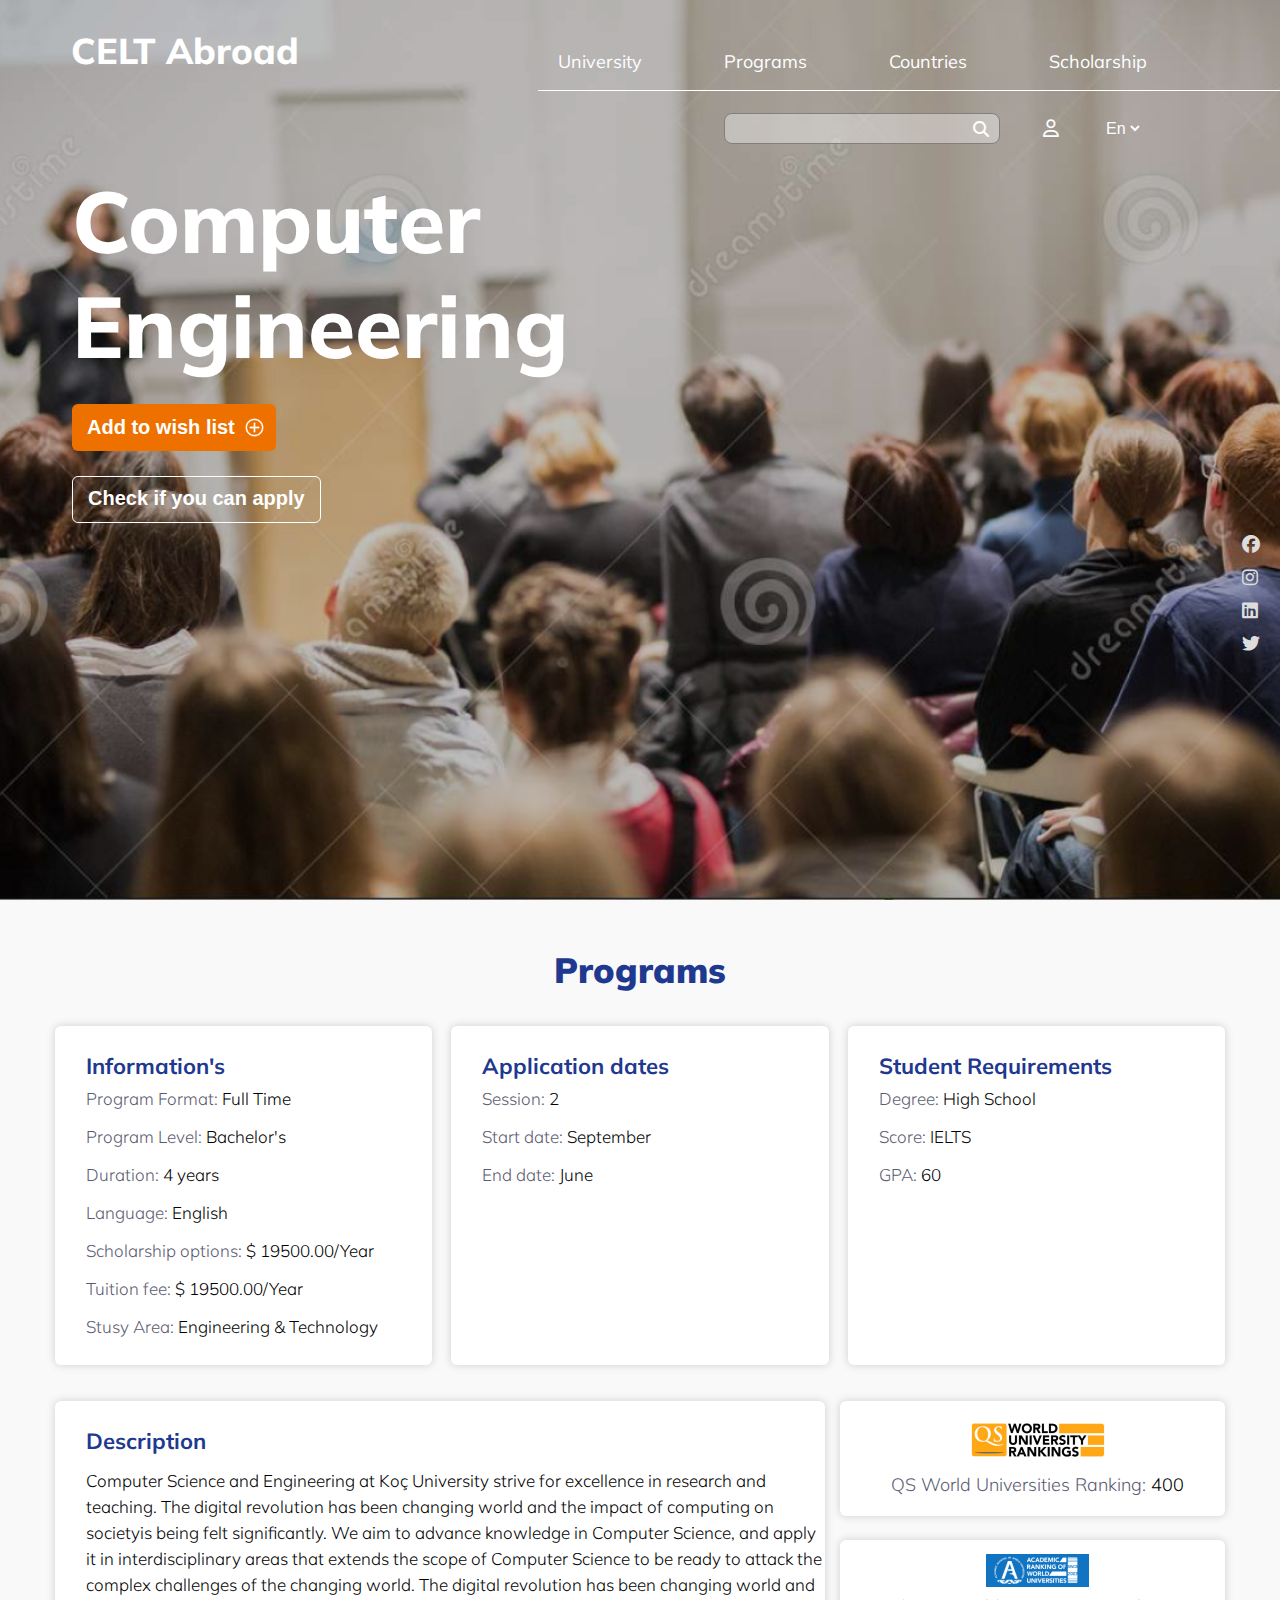
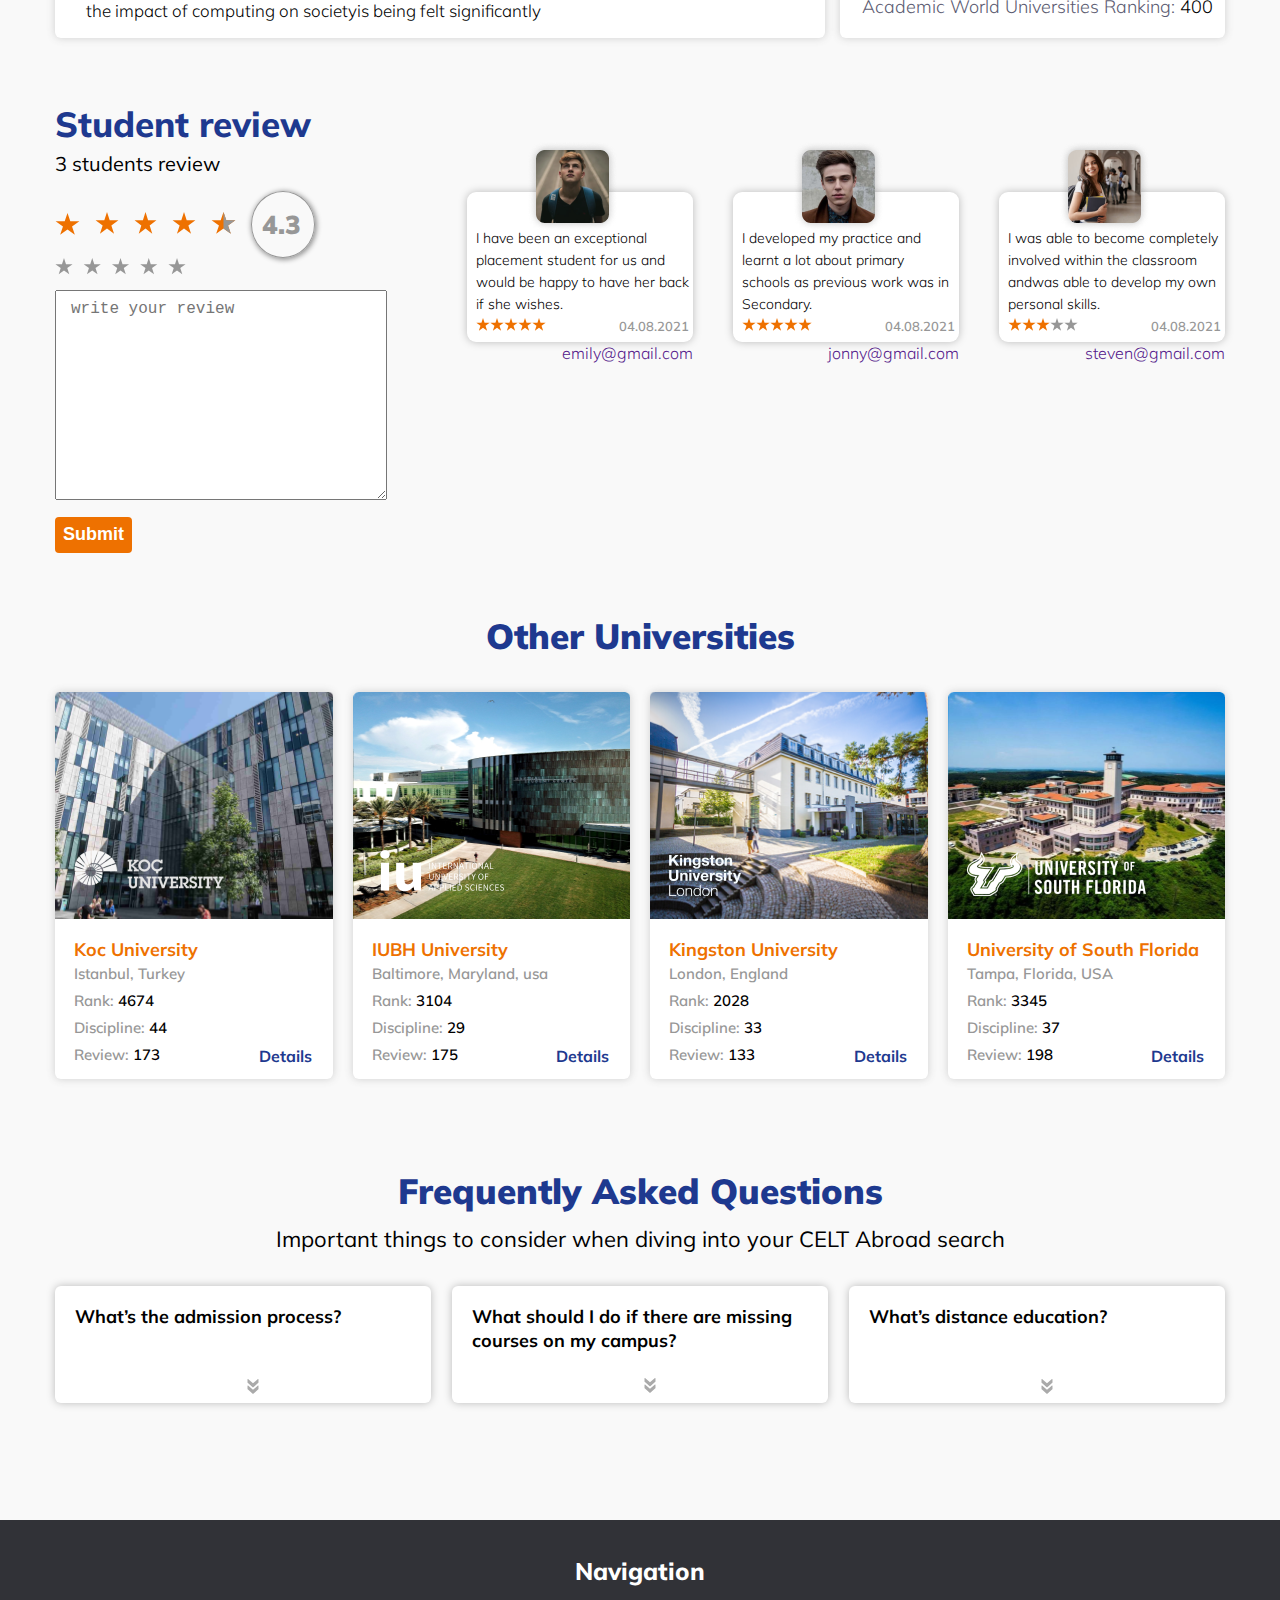
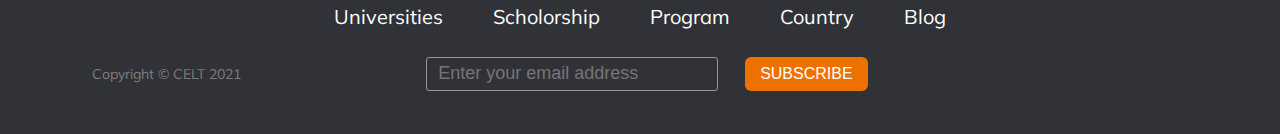
==== commit 82e51d81: "third commit" ====
--- a/ComputerEnginering/index.html
+++ b/ComputerEnginering/index.html
@@ -5,6 +5,7 @@
     <meta http-equiv="X-UA-Compatible" content="IE=edge" />
     <meta name="viewport" content="width=device-width, initial-scale=1.0" />
     <link rel="stylesheet" href="header.css" />
+    <link rel="stylesheet" href="./footer.css">
     <link rel="stylesheet" href="main.css" />
     <link rel="preconnect" href="https://fonts.googleapis.com" />
     <link rel="preconnect" href="https://fonts.gstatic.com" crossorigin />
@@ -626,5 +627,25 @@
         </div>
       </section>
     </main>
+
+    <footer>
+      <div class="footer">
+        <h2 class="footer_header">Navigation</h2>
+        <ul class="footer_list">
+          <li><a href="">Universities</a></li>
+          <li><a href="">Scholorship</a></li>
+          <li><a href="">Program</a></li>
+          <li><a href="">Country</a></li>
+          <li><a href="">Blog</a></li>
+        </ul>
+        <div class="footer_contact">
+          <h5>Copyright © CELT 2021</h5>
+          <form class="footer_input">
+            <input type="text" name="" placeholder="Enter your email address">
+            <button>SUBSCRIBE</button>
+          </form>
+        </div>
+      </div>
+     </footer>
   </body>
 </html>
--- a/ComputerEnginering/header.css
+++ b/ComputerEnginering/header.css
@@ -18,7 +18,10 @@
     --grey3:#5B5B71;
     --grey4:#979797;
     --grey5:#A2A2A2;
+    --grey6:#7D7D7D;
     --black:#0000;
+    --black1:#313237;
+
 }
 
 body {
--- a/ComputerEnginering/footer.css
+++ b/ComputerEnginering/footer.css
@@ -0,0 +1,77 @@
+footer {
+    background-color: var(--black1);
+    margin-top: 117px;
+    padding-top: 36px;
+    
+}
+
+.footer_header {
+    text-align: center;
+    font-weight: 800;
+    font-size: 2.4rem;
+    line-height: 30px;
+    color: var(--white);
+}
+
+.footer_list {
+    display: flex;
+    justify-content: center;
+    font-weight: 400;
+    font-size: 2rem;
+    line-height: 25px;
+    gap: 50px;
+    list-style: none;
+    margin-top: 18px;
+    margin-bottom: 28px;
+
+}
+
+.footer_list li a {
+    text-decoration: none;
+    color: var(--white);
+}
+
+.footer_contact {
+    display: flex;
+    justify-content: space-around;
+    width: 75%;
+    padding-bottom: 43px;
+    align-items: center;
+}
+
+.footer_contact h5 {
+    font-weight: 400;
+    font-size: 1.4rem;
+    line-height: 18px;
+    color: var(--grey6);
+}
+
+.footer_input input {
+    min-width: 292px;
+    height: 34px;
+    font-weight: 400;
+    font-size: 1.8rem;
+    line-height: 23px;
+    border: 0.5px solid #979797;
+    background: none;
+    outline: none;
+    border-radius: 3px;
+    padding-top:5px;
+    padding-bottom: 6px;
+    padding-left: 11px;
+    color:var(--white);
+}
+
+.footer_input button {
+    background: var(--orange);
+    border-radius: 6px;
+    font-weight: 300;
+    font-size: 1.6rem;
+    line-height: 20px;
+    padding: 7px 15px 7px 15px;
+    color:var(--white);
+    border: none;
+    outline: none;
+    margin-left: 24px;
+    cursor: pointer;
+}